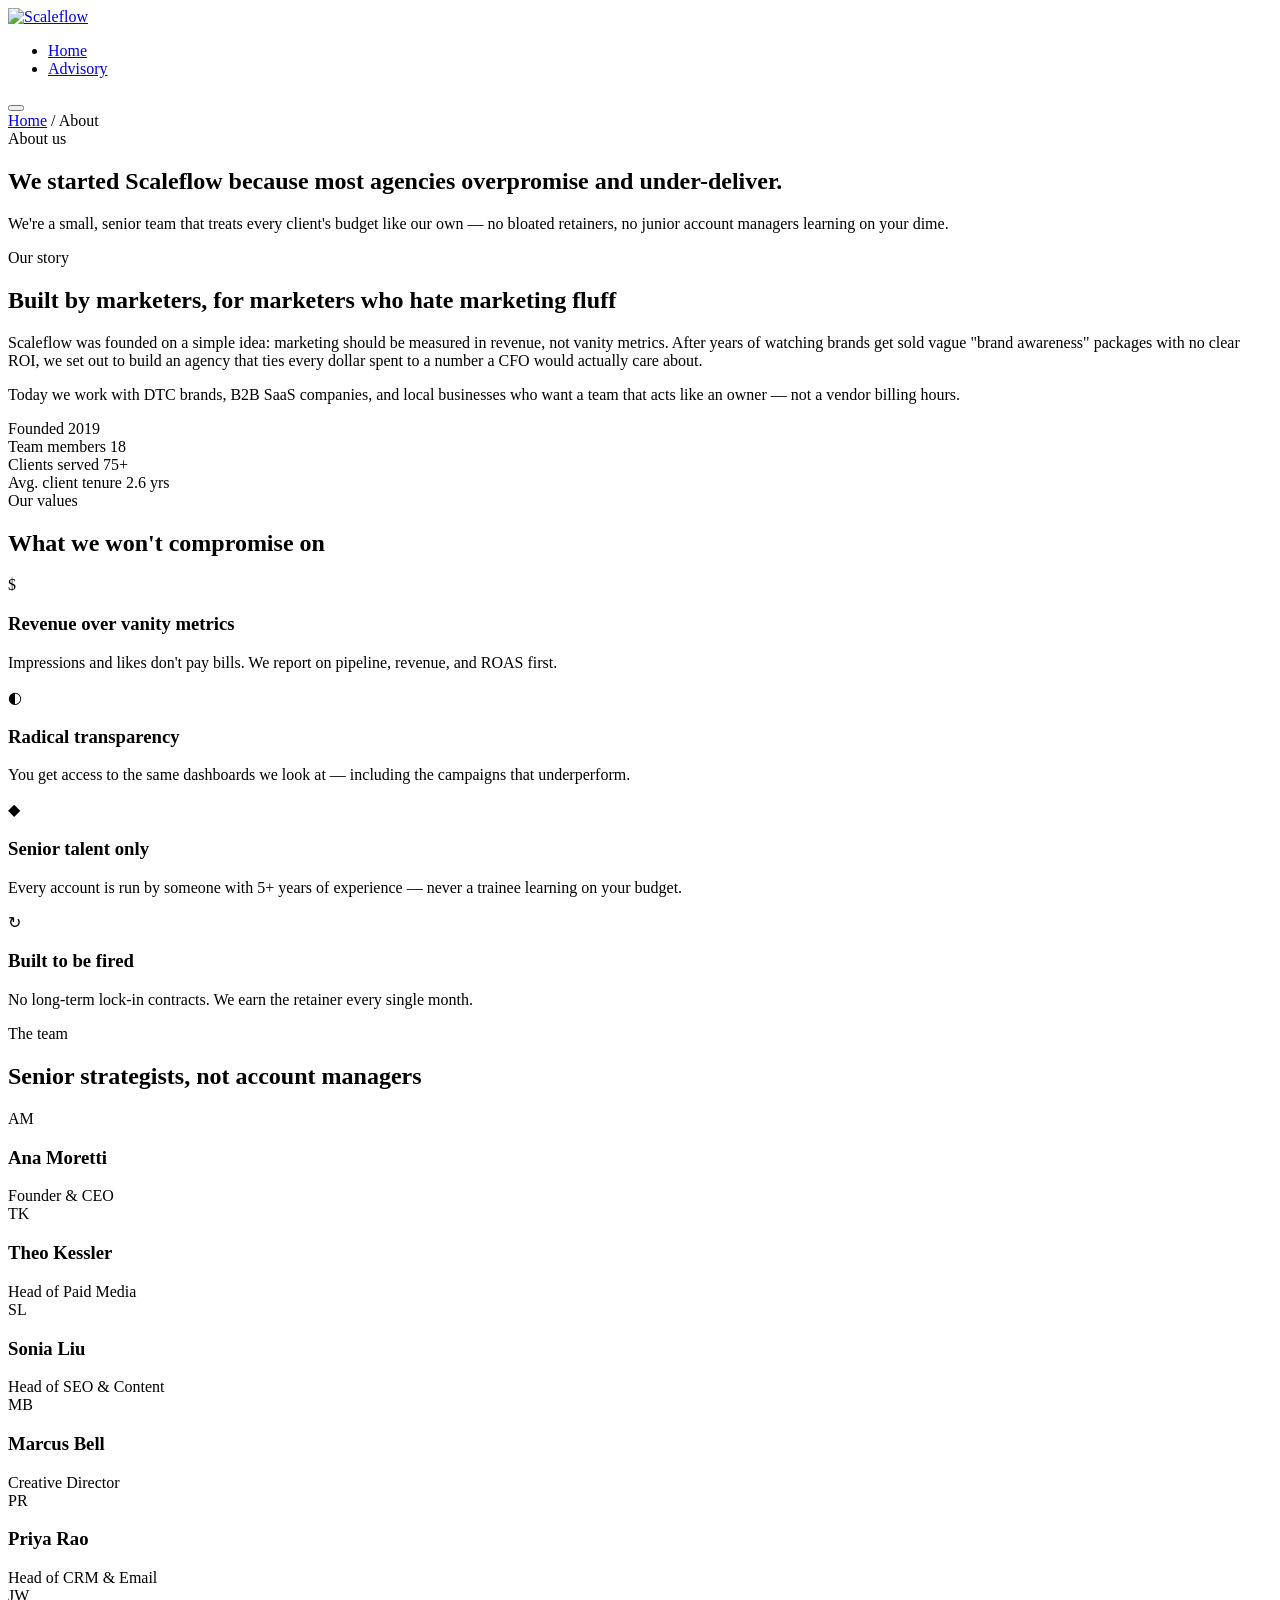
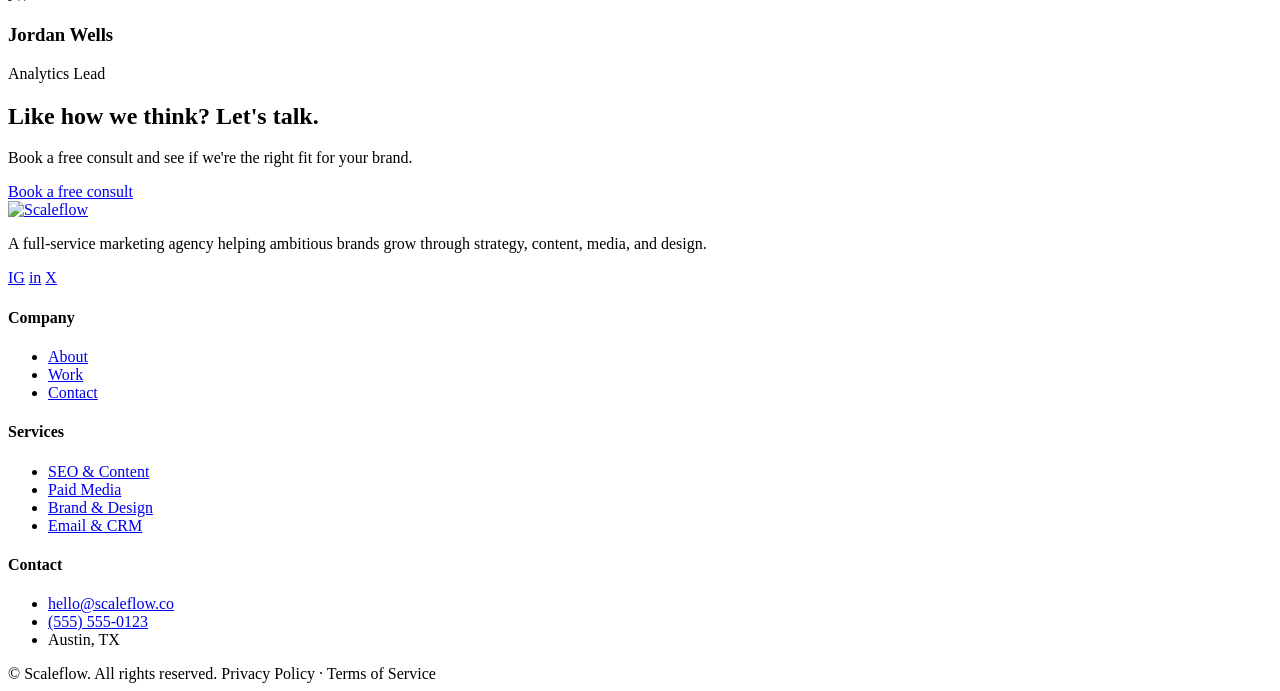
==== about.html @ 6589eb37 "Add Content-Security-Policy and referrer-policy meta tags site-wide Ran a security review of the cod" ====
<!DOCTYPE html>
<html lang="en">
<head>
  <meta charset="UTF-8" />
  <meta name="viewport" content="width=device-width, initial-scale=1.0" />
  <meta http-equiv="Content-Security-Policy" content="default-src 'self'; script-src 'self'; style-src 'self' 'unsafe-inline' https://fonts.googleapis.com; font-src 'self' https://fonts.gstatic.com; img-src 'self' data:; connect-src 'self'; base-uri 'self'; form-action 'self'; object-src 'none';" />
  <meta name="referrer" content="strict-origin-when-cross-origin" />
  <title>About — Scaleflow</title>
  <meta name="description" content="Meet Scaleflow — our story, values, and the team behind the work." />
  <link rel="icon" type="image/svg+xml" href="images/Scaleflow (1).svg" />
  <link rel="preconnect" href="https://fonts.googleapis.com" />
  <link rel="preconnect" href="https://fonts.gstatic.com" crossorigin />
  <link href="https://fonts.googleapis.com/css2?family=Inter:wght@400;500;600;700&family=Outfit:wght@300;400;500;600;700&family=SUSE:wght@300;400;500;600&family=Cinzel:wght@400;500;600&family=Caveat:wght@500;600;700&display=swap" rel="stylesheet" />
  <link rel="stylesheet" href="css/styles.css" />
</head>
<body>

  <header class="site-header">
    <nav class="nav">
      <a href="index.html" class="brand"><img src="images/Scaleflow (3)-cropped.svg" alt="Scaleflow" class="brand-logo" /></a>
      <ul class="nav-links">
        <li><a href="index.html">Home</a></li>
        <li><a href="advisory.html">Advisory</a></li>
      </ul>
      <div class="nav-cta">
        <button class="nav-toggle" aria-label="Toggle menu" aria-expanded="false">
          <span></span><span></span><span></span>
        </button>
      </div>
    </nav>
  </header>

  <main>

    <section class="page-hero">
      <div class="container">
        <div class="breadcrumb"><a href="index.html">Home</a> / About</div>
        <div class="eyebrow">About us</div>
        <h1>We started Scaleflow because most agencies overpromise and under-deliver.</h1>
        <p>We're a small, senior team that treats every client's budget like our own — no bloated retainers, no junior account managers learning on your dime.</p>
      </div>
    </section>

    <section>
      <div class="container two-col">
        <div class="reveal">
          <div class="eyebrow">Our story</div>
          <h2>Built by marketers, for marketers who hate marketing fluff</h2>
          <p>Scaleflow was founded on a simple idea: marketing should be measured in revenue, not vanity metrics. After years of watching brands get sold vague "brand awareness" packages with no clear ROI, we set out to build an agency that ties every dollar spent to a number a CFO would actually care about.</p>
          <p>Today we work with DTC brands, B2B SaaS companies, and local businesses who want a team that acts like an owner — not a vendor billing hours.</p>
        </div>
        <div class="reveal">
          <div class="info-panel">
            <div class="info-row">
              <span class="k">Founded</span>
              <span class="v">2019</span>
            </div>
            <div class="info-row">
              <span class="k">Team members</span>
              <span class="v">18</span>
            </div>
            <div class="info-row">
              <span class="k">Clients served</span>
              <span class="v">75+</span>
            </div>
            <div class="info-row">
              <span class="k">Avg. client tenure</span>
              <span class="v">2.6 yrs</span>
            </div>
          </div>
        </div>
      </div>
    </section>

    <!-- Values -->
    <section style="background: var(--color-bg-alt);">
      <div class="container">
        <div class="section-head center">
          <div class="eyebrow" style="justify-content:center;">Our values</div>
          <h2>What we won't compromise on</h2>
        </div>
        <div class="grid grid-2">
          <div class="value-item reveal">
            <div class="card-icon">$</div>
            <div>
              <h3>Revenue over vanity metrics</h3>
              <p>Impressions and likes don't pay bills. We report on pipeline, revenue, and ROAS first.</p>
            </div>
          </div>
          <div class="value-item reveal">
            <div class="card-icon">◐</div>
            <div>
              <h3>Radical transparency</h3>
              <p>You get access to the same dashboards we look at — including the campaigns that underperform.</p>
            </div>
          </div>
          <div class="value-item reveal">
            <div class="card-icon">◆</div>
            <div>
              <h3>Senior talent only</h3>
              <p>Every account is run by someone with 5+ years of experience — never a trainee learning on your budget.</p>
            </div>
          </div>
          <div class="value-item reveal">
            <div class="card-icon">↻</div>
            <div>
              <h3>Built to be fired</h3>
              <p>No long-term lock-in contracts. We earn the retainer every single month.</p>
            </div>
          </div>
        </div>
      </div>
    </section>

    <!-- Team -->
    <section>
      <div class="container">
        <div class="section-head center">
          <div class="eyebrow" style="justify-content:center;">The team</div>
          <h2>Senior strategists, not account managers</h2>
        </div>
        <div class="grid grid-3">
          <div class="team-card reveal">
            <div class="team-avatar">AM</div>
            <h3>Ana Moretti</h3>
            <div class="role">Founder &amp; CEO</div>
          </div>
          <div class="team-card reveal">
            <div class="team-avatar">TK</div>
            <h3>Theo Kessler</h3>
            <div class="role">Head of Paid Media</div>
          </div>
          <div class="team-card reveal">
            <div class="team-avatar">SL</div>
            <h3>Sonia Liu</h3>
            <div class="role">Head of SEO &amp; Content</div>
          </div>
          <div class="team-card reveal">
            <div class="team-avatar">MB</div>
            <h3>Marcus Bell</h3>
            <div class="role">Creative Director</div>
          </div>
          <div class="team-card reveal">
            <div class="team-avatar">PR</div>
            <h3>Priya Rao</h3>
            <div class="role">Head of CRM &amp; Email</div>
          </div>
          <div class="team-card reveal">
            <div class="team-avatar">JW</div>
            <h3>Jordan Wells</h3>
            <div class="role">Analytics Lead</div>
          </div>
        </div>
      </div>
    </section>

    <section>
      <div class="container">
        <div class="cta-band reveal">
          <h2>Like how we think? Let's talk.</h2>
          <p>Book a free consult and see if we're the right fit for your brand.</p>
          <div class="btn-row">
            <a href="contact.html" class="btn btn-primary">Book a free consult</a>
          </div>
        </div>
      </div>
    </section>

  </main>

  <footer class="site-footer">
    <div class="container">
      <div class="footer-grid">
        <div class="footer-col footer-brand">
          <a href="index.html" class="brand"><img src="images/Scaleflow (3)-cropped.svg" alt="Scaleflow" class="brand-logo" /></a>
          <p>A full-service marketing agency helping ambitious brands grow through strategy, content, media, and design.</p>
          <div class="footer-social">
            <a href="#" aria-label="Instagram">IG</a>
            <a href="#" aria-label="LinkedIn">in</a>
            <a href="#" aria-label="X / Twitter">X</a>
          </div>
        </div>
        <div class="footer-col">
          <h4>Company</h4>
          <ul>
            <li><a href="about.html">About</a></li>
            <li><a href="work.html">Work</a></li>
            <li><a href="contact.html">Contact</a></li>
          </ul>
        </div>
        <div class="footer-col">
          <h4>Services</h4>
          <ul>
            <li><a href="services.html#seo">SEO &amp; Content</a></li>
            <li><a href="services.html#paid">Paid Media</a></li>
            <li><a href="services.html#brand">Brand &amp; Design</a></li>
            <li><a href="services.html#email">Email &amp; CRM</a></li>
          </ul>
        </div>
        <div class="footer-col">
          <h4>Contact</h4>
          <ul>
            <li><a href="mailto:hello@scaleflow.co">hello@scaleflow.co</a></li>
            <li><a href="tel:+15555550123">(555) 555-0123</a></li>
            <li>Austin, TX</li>
          </ul>
        </div>
      </div>
      <div class="footer-bottom">
        <span>© <span id="year"></span> Scaleflow. All rights reserved.</span>
        <span>Privacy Policy · Terms of Service</span>
      </div>
    </div>
  </footer>  <script src="js/main.js"></script>
</body>
</html>
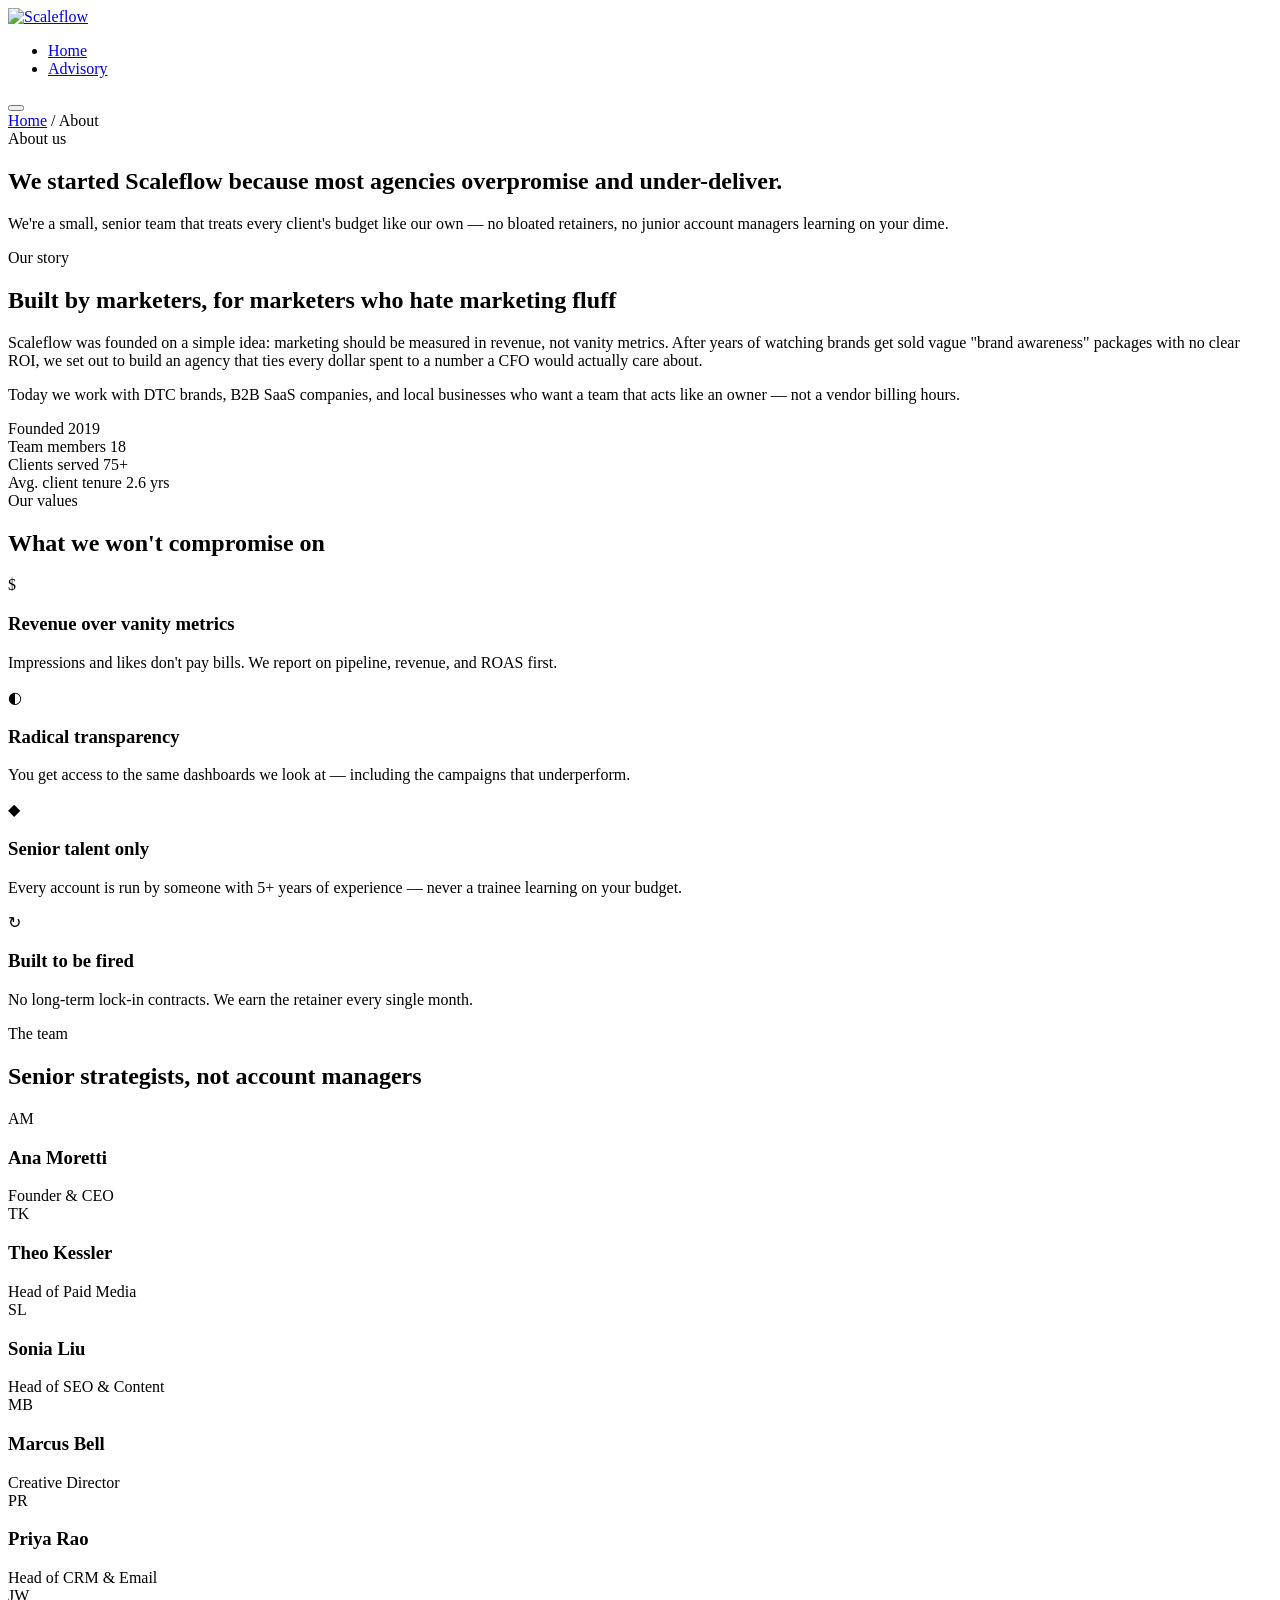
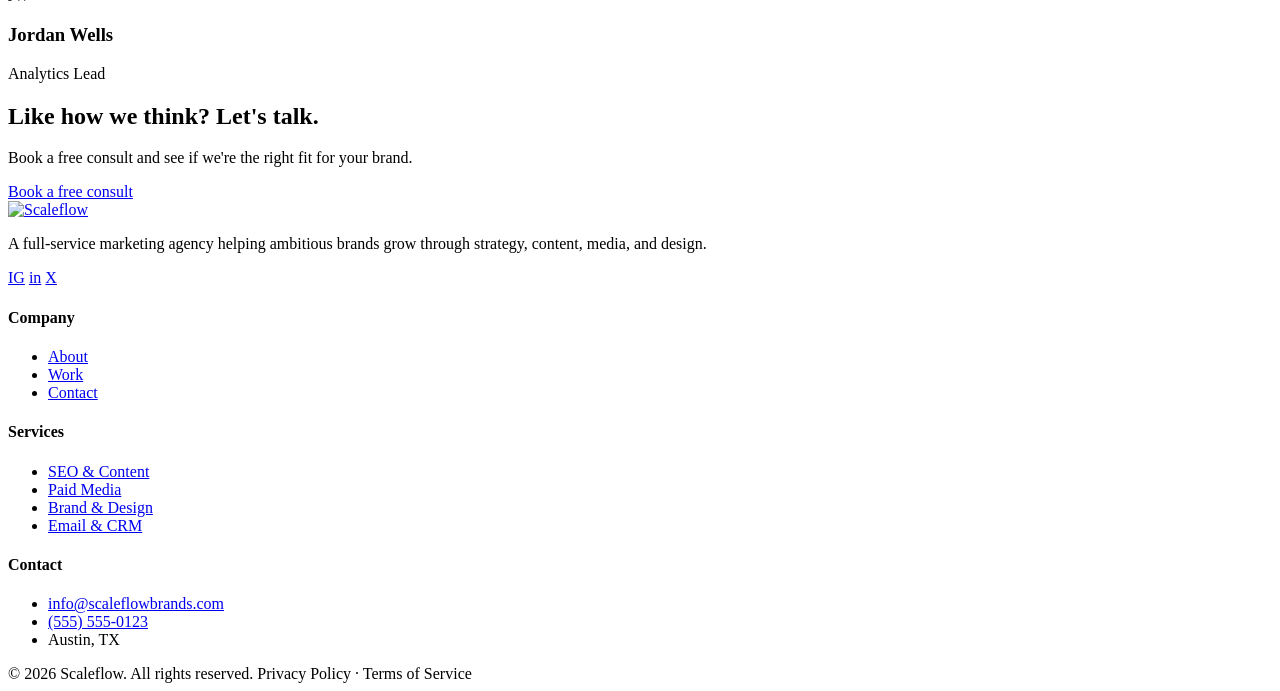
==== commit f01428e0: "Update contact email to info@scaleflowbrands.com site-wide Co-Authored-By: Claude Sonnet 5 <noreply@" ====
--- a/about.html
+++ b/about.html
@@ -200,7 +200,7 @@
         <div class="footer-col">
           <h4>Contact</h4>
           <ul>
-            <li><a href="mailto:hello@scaleflow.co">hello@scaleflow.co</a></li>
+            <li><a href="mailto:info@scaleflowbrands.com">info@scaleflowbrands.com</a></li>
             <li><a href="tel:+15555550123">(555) 555-0123</a></li>
             <li>Austin, TX</li>
           </ul>
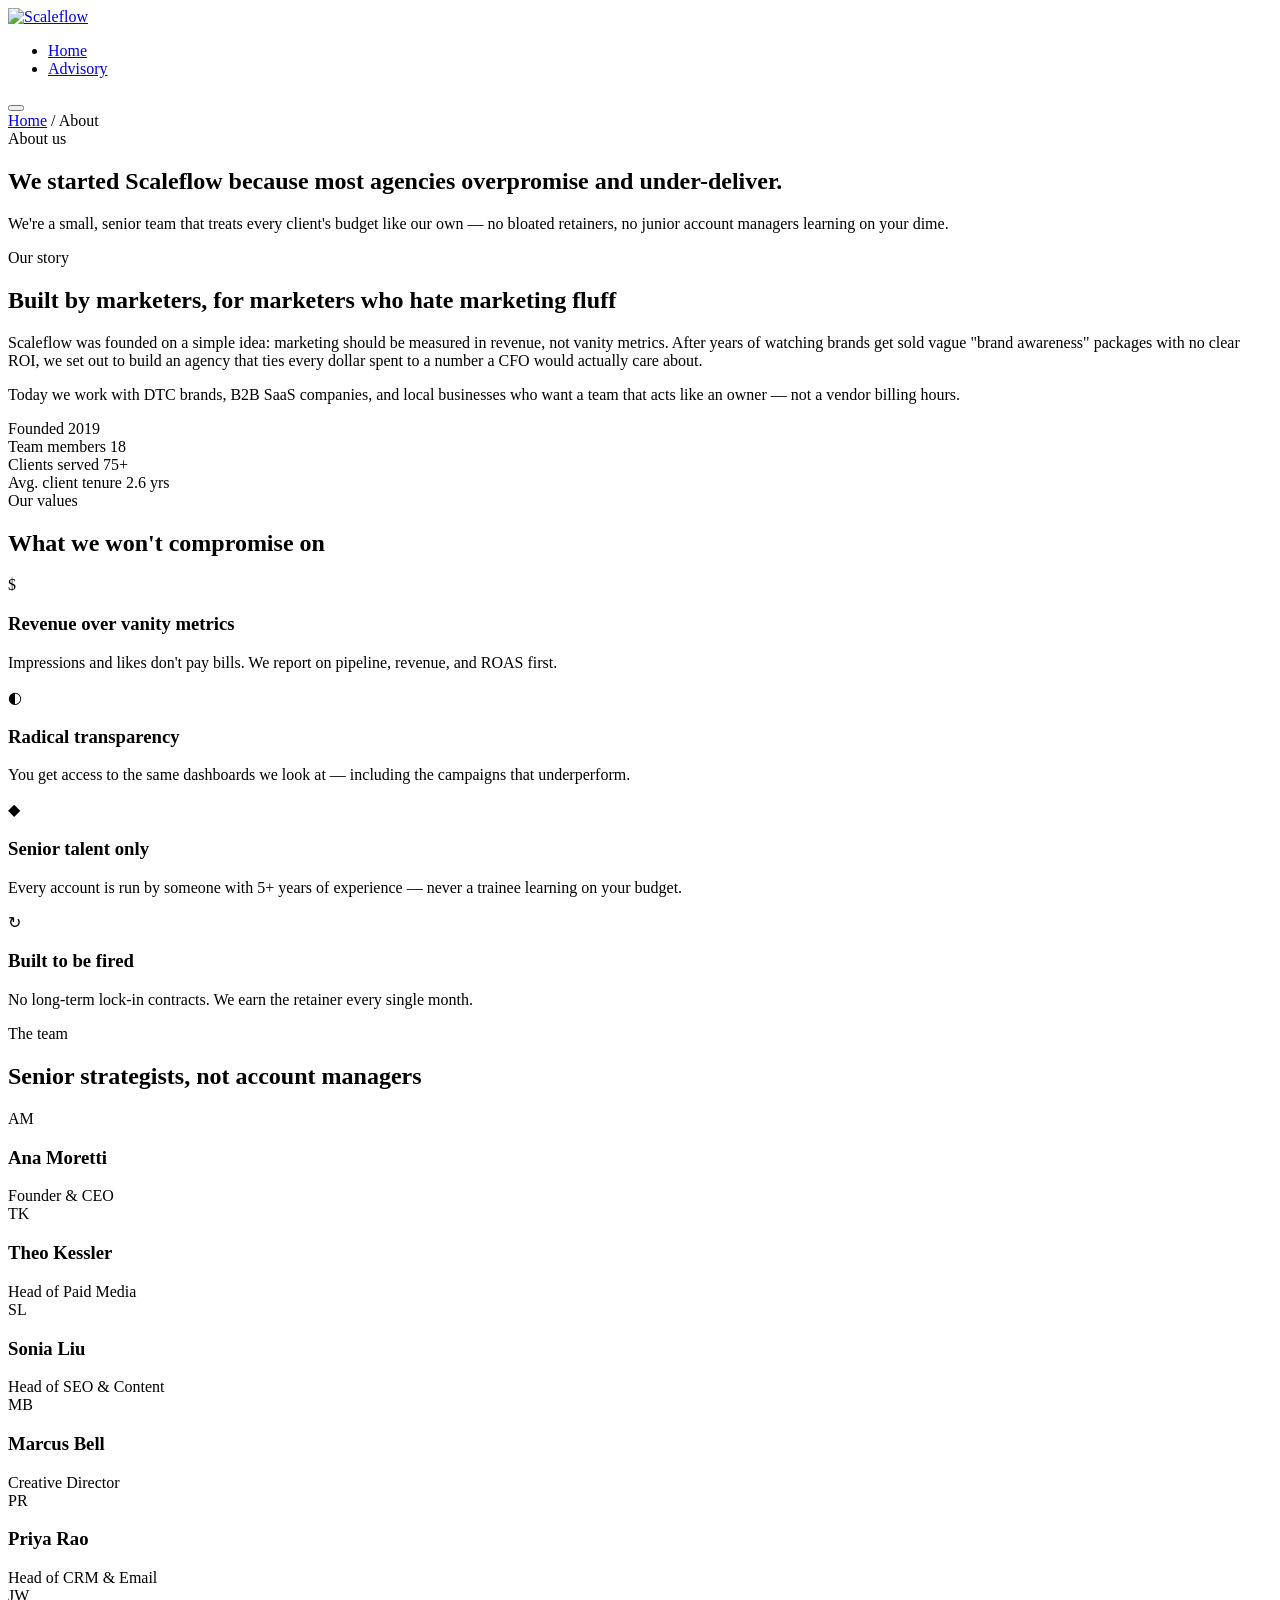
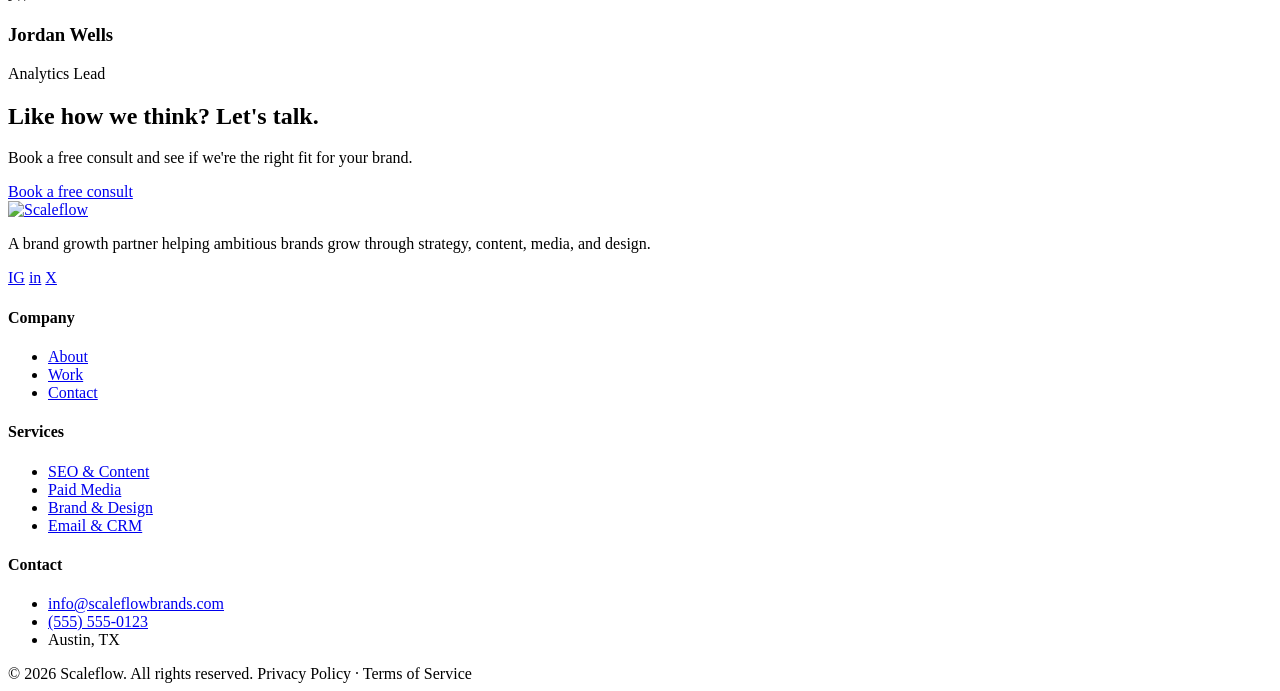
==== commit 22db5104: "Reposition copy from "marketing agency" to "brand growth partner" Updates the footer tagline on all " ====
--- a/about.html
+++ b/about.html
@@ -173,7 +173,7 @@
       <div class="footer-grid">
         <div class="footer-col footer-brand">
           <a href="index.html" class="brand"><img src="images/Scaleflow (3)-cropped.svg" alt="Scaleflow" class="brand-logo" /></a>
-          <p>A full-service marketing agency helping ambitious brands grow through strategy, content, media, and design.</p>
+          <p>A brand growth partner helping ambitious brands grow through strategy, content, media, and design.</p>
           <div class="footer-social">
             <a href="#" aria-label="Instagram">IG</a>
             <a href="#" aria-label="LinkedIn">in</a>
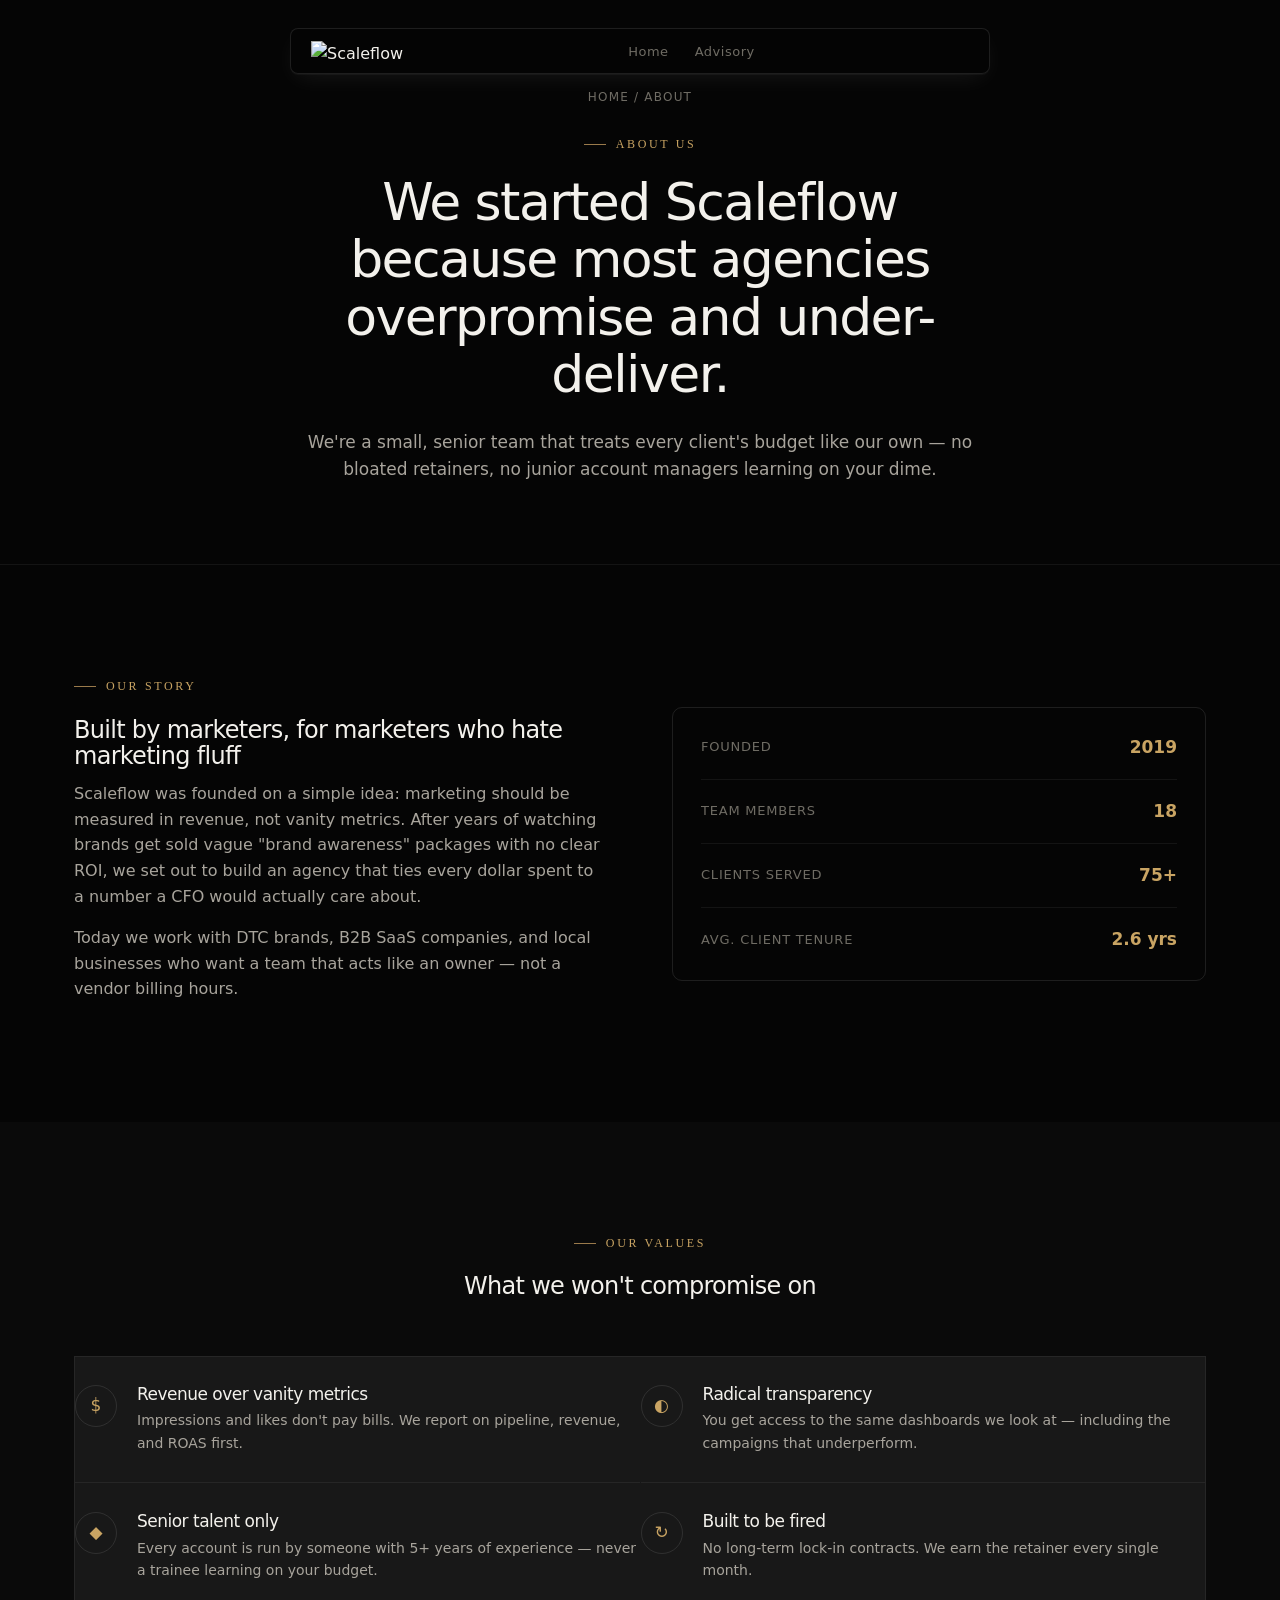
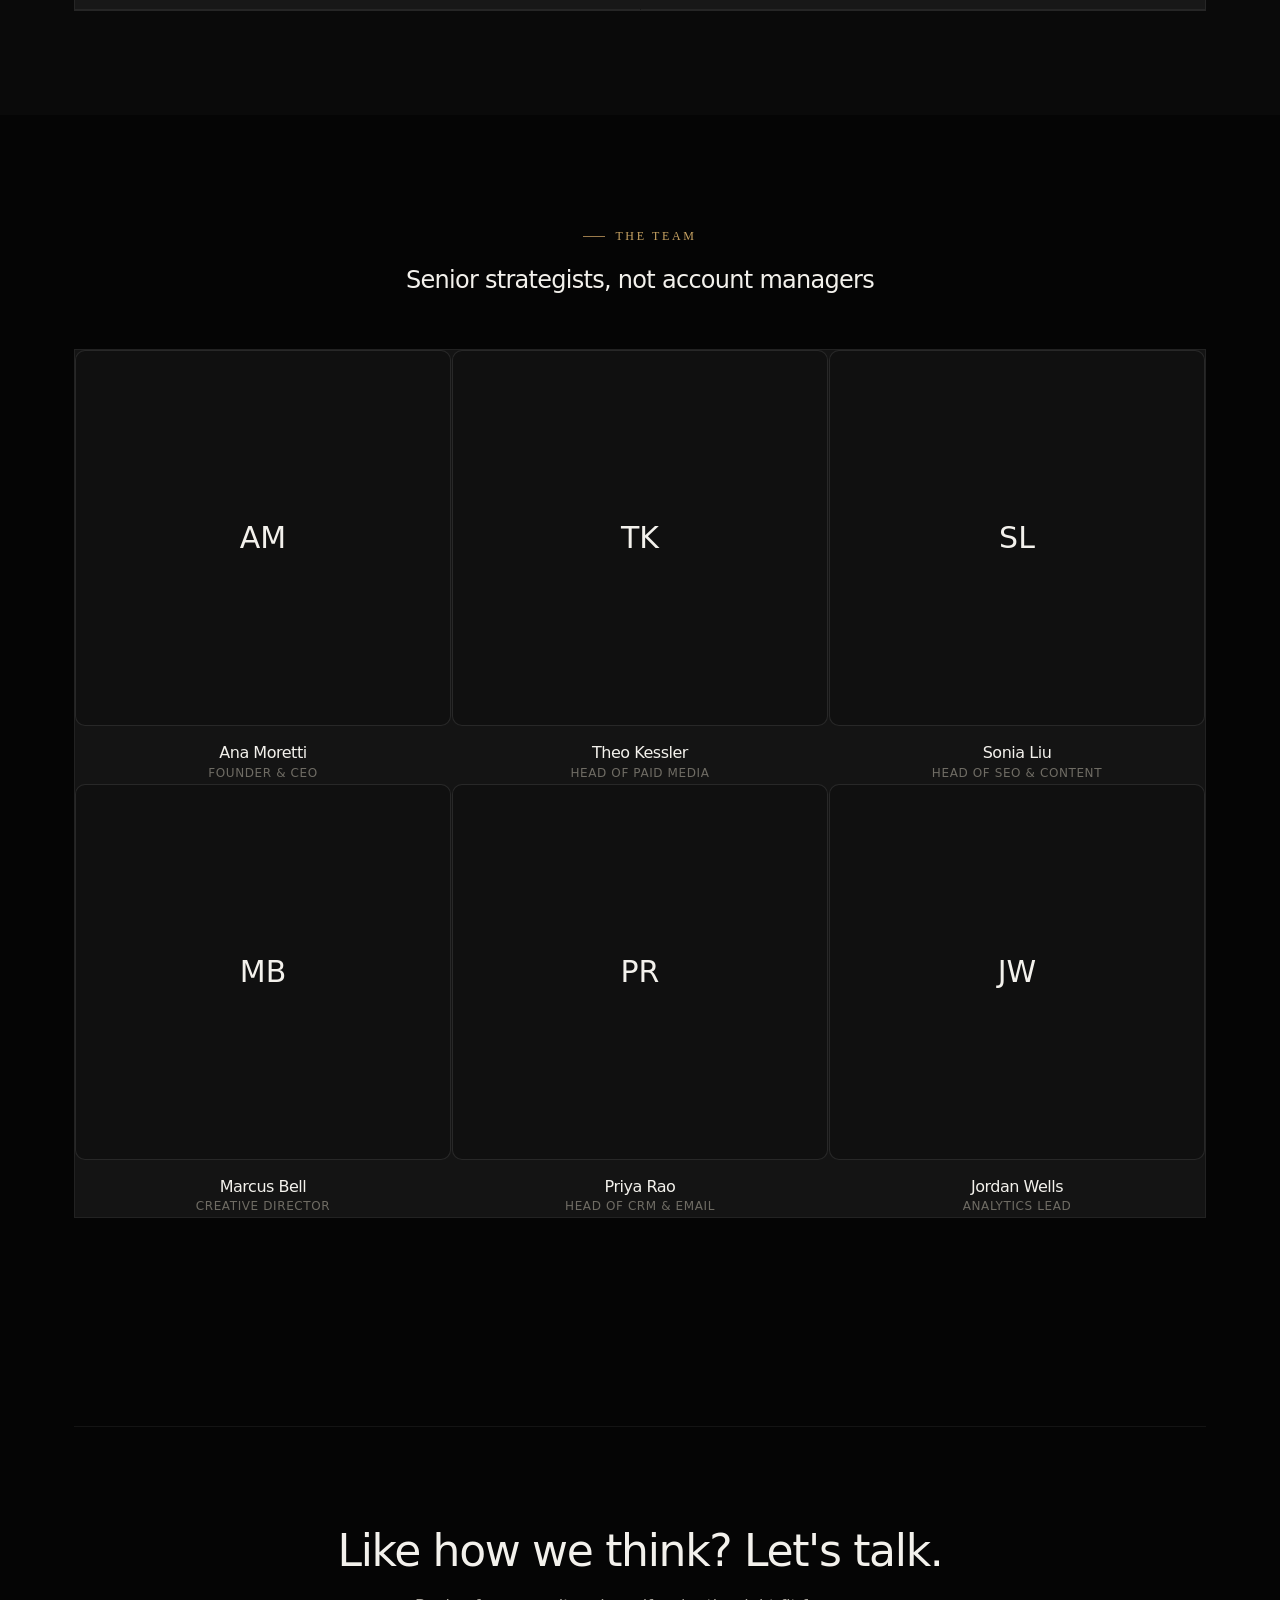
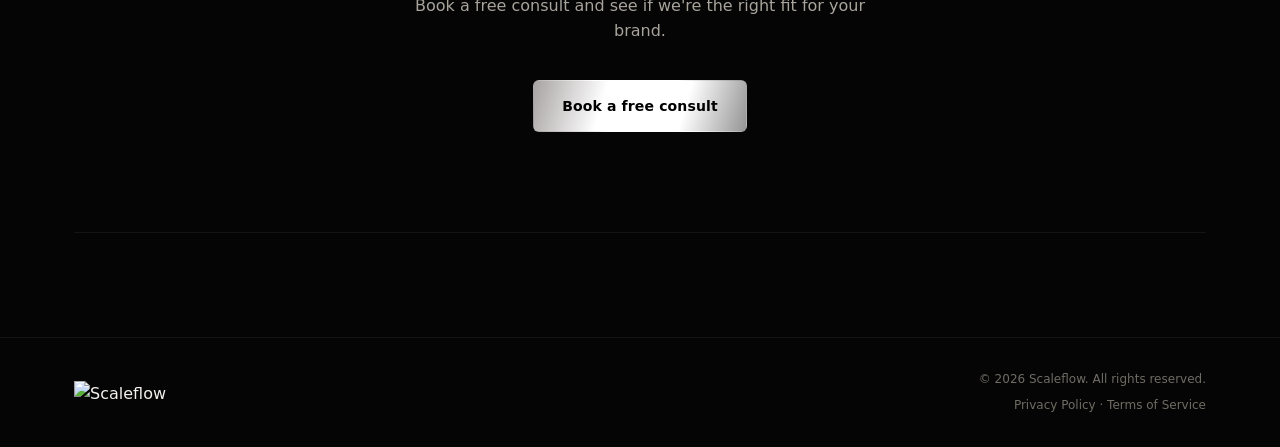
==== commit 7fbb1ac1: "Simplify footer to a minimal logo + copyright layout, matching OOAK's style Removes the multi-column" ====
--- a/about.html
+++ b/about.html
@@ -170,47 +170,14 @@
 
   <footer class="site-footer">
     <div class="container">
-      <div class="footer-grid">
-        <div class="footer-col footer-brand">
-          <a href="index.html" class="brand"><img src="images/Scaleflow (3)-cropped.svg" alt="Scaleflow" class="brand-logo" /></a>
-          <p>A brand growth partner helping ambitious brands grow through strategy, content, media, and design.</p>
-          <div class="footer-social">
-            <a href="#" aria-label="Instagram">IG</a>
-            <a href="#" aria-label="LinkedIn">in</a>
-            <a href="#" aria-label="X / Twitter">X</a>
-          </div>
-        </div>
-        <div class="footer-col">
-          <h4>Company</h4>
-          <ul>
-            <li><a href="about.html">About</a></li>
-            <li><a href="work.html">Work</a></li>
-            <li><a href="contact.html">Contact</a></li>
-          </ul>
-        </div>
-        <div class="footer-col">
-          <h4>Services</h4>
-          <ul>
-            <li><a href="services.html#seo">SEO &amp; Content</a></li>
-            <li><a href="services.html#paid">Paid Media</a></li>
-            <li><a href="services.html#brand">Brand &amp; Design</a></li>
-            <li><a href="services.html#email">Email &amp; CRM</a></li>
-          </ul>
-        </div>
-        <div class="footer-col">
-          <h4>Contact</h4>
-          <ul>
-            <li><a href="mailto:info@scaleflowbrands.com">info@scaleflowbrands.com</a></li>
-            <li><a href="tel:+15555550123">(555) 555-0123</a></li>
-            <li>Austin, TX</li>
-          </ul>
-        </div>
-      </div>
-      <div class="footer-bottom">
+      <div class="footer-minimal">
+      <a href="index.html" class="brand footer-brand"><img src="images/Scaleflow (3)-cropped.svg" alt="Scaleflow" class="brand-logo" /></a>
+      <div class="footer-legal">
         <span>© <span id="year"></span> Scaleflow. All rights reserved.</span>
         <span>Privacy Policy · Terms of Service</span>
       </div>
     </div>
+    </div>
   </footer>  <script src="js/main.js"></script>
 </body>
 </html>
--- a/css/styles.css
+++ b/css/styles.css
@@ -0,0 +1,1941 @@
+/* ==========================================================================
+   Scaleflow — global styles
+   ========================================================================== */
+
+:root {
+  --color-bg: #050505;
+  --color-bg-alt: #0a0a0a;
+  --color-surface: #101010;
+  --color-surface-2: #161615;
+  --color-border: rgba(255, 255, 255, 0.1);
+  --color-border-soft: rgba(255, 255, 255, 0.06);
+  --color-text: #f3f1ec;
+  --color-text-dim: #a8a49c;
+  --color-text-faint: #6f6c64;
+  --color-accent: #c9a463;
+  --color-accent-soft: #e7cd9a;
+  --color-accent-deep: #9a7a4b;
+  --color-accent-ink: #16130c;
+
+  --font-display: "SUSE", system-ui, -apple-system, sans-serif;
+  --font-name: "Outfit", system-ui, -apple-system, sans-serif;
+  --font-serif: "Cinzel", "Iowan Old Style", "Palatino Linotype", serif;
+  --font-body: "Inter", system-ui, -apple-system, sans-serif;
+  --font-script: "Caveat", cursive;
+
+  --container: 1180px;
+  --radius-sm: 6px;
+  --radius-md: 10px;
+  --radius-lg: 18px;
+
+  --shadow-soft: 0 30px 80px -30px rgba(0, 0, 0, 0.8);
+}
+
+*,
+*::before,
+*::after {
+  box-sizing: border-box;
+}
+
+html {
+  scroll-behavior: smooth;
+}
+
+body {
+  margin: 0;
+  background: var(--color-bg);
+  color: var(--color-text);
+  font-family: var(--font-body);
+  font-size: 16px;
+  line-height: 1.6;
+  -webkit-font-smoothing: antialiased;
+}
+
+img {
+  max-width: 100%;
+  display: block;
+}
+
+a {
+  color: inherit;
+  text-decoration: none;
+}
+
+ul {
+  margin: 0;
+  padding: 0;
+  list-style: none;
+}
+
+h1, h2, h3, h4 {
+  font-family: var(--font-display);
+  font-weight: 300;
+  line-height: 1.1;
+  margin: 0 0 0.5em;
+  letter-spacing: -0.03em;
+}
+
+p {
+  margin: 0 0 1em;
+  color: var(--color-text-dim);
+}
+
+.container {
+  width: 100%;
+  max-width: var(--container);
+  margin: 0 auto;
+  padding: 0 24px;
+}
+
+section {
+  padding: 104px 0;
+}
+
+@media (max-width: 720px) {
+  section {
+    padding: 64px 0;
+  }
+}
+
+.eyebrow {
+  display: inline-flex;
+  align-items: center;
+  gap: 10px;
+  font-family: var(--font-serif);
+  font-size: 12px;
+  font-weight: 500;
+  letter-spacing: 0.22em;
+  text-transform: uppercase;
+  color: var(--color-accent);
+  margin-bottom: 20px;
+}
+
+.eyebrow::before {
+  content: "";
+  width: 22px;
+  height: 1px;
+  background: var(--color-accent-deep);
+  display: inline-block;
+}
+
+.section-head {
+  max-width: 640px;
+  margin-bottom: 56px;
+}
+
+.section-head.center {
+  margin-left: auto;
+  margin-right: auto;
+  text-align: center;
+}
+
+.section-head .eyebrow {
+  justify-content: flex-start;
+}
+
+.section-head.center .eyebrow {
+  justify-content: center;
+}
+
+/* ---------- section tag (numbered label + script accent) ---------- */
+
+.section-tag {
+  display: flex;
+  flex-direction: column;
+  align-items: center;
+  gap: 6px;
+  margin-bottom: 14px;
+}
+
+.section-tag .section-num {
+  font-family: var(--font-body);
+  font-size: 12px;
+  font-weight: 600;
+  letter-spacing: 0.12em;
+  color: var(--color-text-faint);
+}
+
+.script-word {
+  font-family: var(--font-script);
+  font-weight: 600;
+  color: var(--color-accent);
+  font-size: 1.35em;
+}
+
+.section-head p {
+  font-size: 17px;
+}
+
+/* ---------- buttons ---------- */
+
+.btn {
+  display: inline-flex;
+  align-items: center;
+  justify-content: center;
+  gap: 10px;
+  padding: 14px 28px;
+  border-radius: var(--radius-sm);
+  font-family: var(--font-body);
+  font-weight: 600;
+  font-size: 14px;
+  letter-spacing: 0.01em;
+  border: 1px solid transparent;
+  cursor: pointer;
+  transition: transform 0.18s ease, background 0.18s ease, color 0.18s ease, border-color 0.18s ease, opacity 0.18s ease;
+  white-space: nowrap;
+}
+
+.btn:hover {
+  transform: translateY(-1px);
+}
+
+.btn-primary {
+  background: linear-gradient(-74deg, #959595 0%, #fff 30%, #fff 67%, #a8a3a3 100%);
+  color: #000;
+}
+
+.btn-primary:hover {
+  opacity: 0.9;
+}
+
+.btn-ghost {
+  background: transparent;
+  color: var(--color-text);
+  border-color: var(--color-border);
+}
+
+.btn-ghost:hover {
+  border-color: rgba(255, 255, 255, 0.4);
+  box-shadow: 0 0 14px rgba(255, 255, 255, 0.06);
+}
+
+.btn-primary:hover {
+  box-shadow: 0 0 16px rgba(255, 255, 255, 0.14);
+}
+
+.btn-block {
+  width: 100%;
+}
+
+/* ---------- header / nav ---------- */
+
+.site-header {
+  position: fixed;
+  top: 14px;
+  left: 50%;
+  transform: translateX(-50%);
+  z-index: 100;
+  width: min(700px, calc(100% - 24px));
+  border: 1px solid var(--color-border);
+  border-radius: 8px;
+  background: rgba(5, 5, 5, 0.88);
+  backdrop-filter: blur(14px);
+  -webkit-backdrop-filter: blur(14px);
+  box-shadow: 0 8px 24px -6px rgba(255, 255, 255, 0.08), 0 1px 0 rgba(255, 255, 255, 0.04);
+  transition: border-color 0.3s ease, background 0.3s ease, box-shadow 0.3s ease;
+}
+
+@media (min-width: 900px) {
+  .site-header {
+    top: 28px;
+  }
+}
+
+.nav {
+  display: flex;
+  align-items: center;
+  justify-content: space-between;
+  gap: 12px;
+  padding: 9px 9px 9px 20px;
+  max-width: none;
+  margin: 0;
+}
+
+.brand {
+  display: flex;
+  align-items: center;
+  color: var(--color-text);
+  flex-shrink: 0;
+}
+
+.brand-logo {
+  height: 20px;
+  width: auto;
+  display: block;
+}
+
+.footer-brand .brand-logo {
+  height: 23px;
+}
+
+.nav-links {
+  display: flex;
+  align-items: center;
+  gap: 26px;
+}
+
+.nav-links a {
+  display: inline-flex;
+  align-items: center;
+  gap: 7px;
+  font-size: 13px;
+  font-weight: 500;
+  letter-spacing: 0.04em;
+  color: var(--color-text-faint);
+  transition: color 0.15s ease, opacity 0.15s ease;
+}
+
+.nav-links a:hover {
+  opacity: 0.75;
+  text-shadow: 0 0 8px rgba(255, 255, 255, 0.22);
+}
+
+.nav-links a.active {
+  color: var(--color-text);
+}
+
+.nav-links a.active::before {
+  content: "";
+  width: 6px;
+  height: 6px;
+  background: var(--color-text);
+  transform: rotate(45deg);
+  display: inline-block;
+  flex-shrink: 0;
+}
+
+.nav-cta {
+  display: flex;
+  align-items: center;
+  gap: 18px;
+  flex-shrink: 0;
+}
+
+.nav-toggle {
+  display: none;
+  flex-direction: column;
+  gap: 5px;
+  background: none;
+  border: none;
+  cursor: pointer;
+  padding: 6px;
+}
+
+.nav-toggle span {
+  width: 22px;
+  height: 1px;
+  background: var(--color-text);
+  transition: transform 0.2s ease, opacity 0.2s ease;
+}
+
+@media (max-width: 900px) {
+  .nav-cta .btn-ghost {
+    display: none;
+  }
+
+  .nav-toggle {
+    display: flex;
+  }
+
+  .nav-links {
+    position: absolute;
+    top: calc(100% + 10px);
+    left: 0;
+    right: 0;
+    min-width: 220px;
+    flex-direction: column;
+    align-items: flex-start;
+    gap: 0;
+    background: var(--color-bg-alt);
+    border: 1px solid var(--color-border);
+    border-radius: 10px;
+    padding: 10px 22px;
+    transform: translateY(-12px);
+    opacity: 0;
+    pointer-events: none;
+    transition: transform 0.25s ease, opacity 0.25s ease;
+  }
+
+  .nav-links.open {
+    transform: translateY(0);
+    opacity: 1;
+    pointer-events: auto;
+  }
+
+  .nav-links a {
+    padding: 17px 0;
+    width: 100%;
+    font-size: 14px;
+    border-bottom: 1px solid var(--color-border);
+  }
+
+  .nav-links a:last-child {
+    border-bottom: none;
+  }
+}
+
+/* ---------- glow backdrop (signature sonar-ring motif) ---------- */
+
+.glow-backdrop {
+  position: relative;
+  overflow: hidden;
+  background: var(--color-bg);
+}
+
+.glow-backdrop::before {
+  content: "";
+  position: absolute;
+  inset: 0;
+  background-image: repeating-radial-gradient(
+    circle at 50% 118%,
+    rgba(201, 164, 99, 0.16) 0px,
+    rgba(201, 164, 99, 0.16) 1px,
+    transparent 1px,
+    transparent 54px
+  );
+  -webkit-mask-image: radial-gradient(circle at 50% 118%, black 0%, black 38%, transparent 72%);
+  mask-image: radial-gradient(circle at 50% 118%, black 0%, black 38%, transparent 72%);
+  pointer-events: none;
+}
+
+.glow-backdrop > * {
+  position: relative;
+}
+
+/* ---------- hero ---------- */
+
+.hero {
+  padding: 140px 0 120px;
+  text-align: center;
+}
+
+.hero-inner {
+  max-width: 780px;
+  margin: 0 auto;
+}
+
+.hero h1 {
+  font-size: clamp(38px, 6vw, 68px);
+  font-weight: 400;
+}
+
+.hero-lede {
+  font-size: 18px;
+  max-width: 520px;
+  margin: 0 auto 40px;
+}
+
+.hero-actions {
+  display: flex;
+  gap: 16px;
+  flex-wrap: wrap;
+  justify-content: center;
+  margin-bottom: 64px;
+}
+
+.hero-stats {
+  display: flex;
+  gap: 56px;
+  flex-wrap: wrap;
+  justify-content: center;
+}
+
+.hero-stat .num {
+  font-family: var(--font-display);
+  font-size: 30px;
+  font-weight: 600;
+  color: var(--color-accent);
+}
+
+.hero-stat .label {
+  font-size: 12px;
+  color: var(--color-text-faint);
+  text-transform: uppercase;
+  letter-spacing: 0.1em;
+  margin-top: 4px;
+}
+
+@media (max-width: 720px) {
+  .hero {
+    padding: 96px 0 80px;
+  }
+
+  .hero-stats {
+    gap: 32px;
+  }
+}
+
+/* ---------- logo strip ---------- */
+
+.logo-strip {
+  padding: 36px 0;
+  border-top: 1px solid var(--color-border-soft);
+  border-bottom: 1px solid var(--color-border-soft);
+  overflow: hidden;
+}
+
+.logo-strip-inner {
+  display: flex;
+  flex-direction: column;
+  gap: 20px;
+}
+
+.logo-strip .tag {
+  font-size: 12px;
+  color: var(--color-text-faint);
+  text-transform: uppercase;
+  letter-spacing: 0.12em;
+  white-space: nowrap;
+  text-align: center;
+}
+
+.marquee {
+  overflow: hidden;
+  -webkit-mask-image: linear-gradient(90deg, transparent, black 10%, black 90%, transparent);
+  mask-image: linear-gradient(90deg, transparent, black 10%, black 90%, transparent);
+}
+
+.logo-row {
+  display: flex;
+  align-items: center;
+  gap: 64px;
+  width: max-content;
+  font-family: var(--font-display);
+  font-weight: 500;
+  font-size: 19px;
+  color: var(--color-text-faint);
+  animation: marquee-scroll 28s linear infinite;
+}
+
+.logo-row span {
+  white-space: nowrap;
+  transition: color 0.2s ease;
+}
+
+.logo-row span:hover {
+  color: var(--color-accent);
+}
+
+@keyframes marquee-scroll {
+  from { transform: translateX(0); }
+  to { transform: translateX(-50%); }
+}
+
+@media (prefers-reduced-motion: reduce) {
+  .logo-row {
+    animation: none;
+    flex-wrap: wrap;
+    justify-content: center;
+  }
+}
+
+/* ---------- cards / grids ---------- */
+
+.grid {
+  display: grid;
+  gap: 1px;
+  background: var(--color-border-soft);
+  border: 1px solid var(--color-border-soft);
+}
+
+.grid-3 {
+  grid-template-columns: repeat(3, 1fr);
+}
+
+.grid-2 {
+  grid-template-columns: repeat(2, 1fr);
+}
+
+@media (max-width: 900px) {
+  .grid-3 {
+    grid-template-columns: repeat(2, 1fr);
+  }
+}
+
+@media (max-width: 640px) {
+  .grid-3,
+  .grid-2 {
+    grid-template-columns: 1fr;
+  }
+}
+
+.card {
+  background: var(--color-bg);
+  padding: 36px 32px;
+  transition: background 0.2s ease, box-shadow 0.3s ease;
+}
+
+.card:hover {
+  background: var(--color-surface);
+  box-shadow: inset 0 0 40px rgba(255, 255, 255, 0.025), 0 0 18px rgba(255, 255, 255, 0.03);
+}
+
+.card-icon {
+  width: 42px;
+  height: 42px;
+  border-radius: 50%;
+  display: grid;
+  place-items: center;
+  border: 1px solid var(--color-border);
+  color: var(--color-accent);
+  margin-bottom: 22px;
+  font-size: 17px;
+  font-family: var(--font-display);
+  transition: border-color 0.2s ease;
+}
+
+.card:hover .card-icon,
+.value-item:hover .card-icon,
+.contact-info-item:hover .card-icon {
+  border-color: var(--color-accent-deep);
+  box-shadow: 0 0 12px rgba(255, 255, 255, 0.08);
+}
+
+.card h3 {
+  font-size: 19px;
+  margin-bottom: 10px;
+}
+
+.card p {
+  font-size: 15px;
+  margin-bottom: 0;
+}
+
+.card .learn {
+  display: inline-block;
+  margin-top: 18px;
+  font-size: 13px;
+  font-weight: 600;
+  letter-spacing: 0.04em;
+  color: var(--color-accent);
+  border-bottom: 1px solid var(--color-accent-deep);
+  padding-bottom: 2px;
+}
+
+/* ---------- process ---------- */
+
+.process-list {
+  display: flex;
+  flex-direction: column;
+  border-top: 1px solid var(--color-border-soft);
+}
+
+.process-item {
+  display: grid;
+  grid-template-columns: 90px 1fr;
+  gap: 24px;
+  padding: 32px 0;
+  border-bottom: 1px solid var(--color-border-soft);
+  align-items: baseline;
+}
+
+.process-item .idx {
+  font-family: var(--font-serif);
+  font-size: 24px;
+  font-weight: 500;
+  color: var(--color-accent-deep);
+}
+
+.process-item h3 {
+  font-size: 20px;
+  margin-bottom: 6px;
+}
+
+.process-item p {
+  margin-bottom: 0;
+}
+
+@media (max-width: 640px) {
+  .process-item {
+    grid-template-columns: 1fr;
+    gap: 6px;
+  }
+}
+
+/* ---------- work / portfolio ---------- */
+
+.work-card {
+  overflow: hidden;
+  background: var(--color-bg);
+  transition: background 0.2s ease, box-shadow 0.3s ease;
+}
+
+.work-card:hover {
+  background: var(--color-surface);
+  box-shadow: inset 0 0 40px rgba(255, 255, 255, 0.025), 0 0 18px rgba(255, 255, 255, 0.03);
+}
+
+.work-thumb {
+  height: 200px;
+  display: flex;
+  align-items: flex-end;
+  padding: 20px;
+  position: relative;
+  background: linear-gradient(160deg, #1c1c1c, #0a0a0a);
+}
+
+.work-thumb .tag-pill {
+  background: rgba(0, 0, 0, 0.5);
+  border: 1px solid rgba(255, 255, 255, 0.22);
+  color: #fff;
+  font-size: 11px;
+  font-weight: 600;
+  padding: 5px 12px;
+  border-radius: 999px;
+  text-transform: uppercase;
+  letter-spacing: 0.08em;
+}
+
+.work-body {
+  padding: 28px 32px;
+}
+
+.work-body h3 {
+  font-size: 18px;
+  margin-bottom: 8px;
+}
+
+.work-meta {
+  display: flex;
+  gap: 24px;
+  margin-top: 20px;
+  padding-top: 20px;
+  border-top: 1px solid var(--color-border-soft);
+}
+
+.work-meta .stat-num {
+  font-family: var(--font-display);
+  font-weight: 600;
+  color: var(--color-accent);
+  font-size: 19px;
+  display: block;
+}
+
+.work-meta .stat-label {
+  font-size: 11px;
+  color: var(--color-text-faint);
+  text-transform: uppercase;
+  letter-spacing: 0.08em;
+}
+
+.work-filters {
+  display: flex;
+  gap: 10px;
+  flex-wrap: wrap;
+  margin-bottom: 44px;
+}
+
+.filter-btn {
+  padding: 9px 18px;
+  border-radius: 999px;
+  border: 1px solid var(--color-border);
+  background: transparent;
+  color: var(--color-text-dim);
+  font-family: var(--font-body);
+  font-size: 13px;
+  letter-spacing: 0.02em;
+  cursor: pointer;
+  transition: all 0.15s ease;
+}
+
+.filter-btn:hover {
+  color: var(--color-text);
+  border-color: rgba(255, 255, 255, 0.4);
+  box-shadow: 0 0 12px rgba(255, 255, 255, 0.06);
+}
+
+.filter-btn.active {
+  background: var(--color-accent);
+  border-color: var(--color-accent);
+  color: var(--color-accent-ink);
+  font-weight: 600;
+}
+
+/* ---------- testimonials ---------- */
+
+.testimonial-card {
+  background: var(--color-bg);
+  padding: 36px 32px;
+  transition: background 0.2s ease, box-shadow 0.3s ease;
+}
+
+.testimonial-card:hover {
+  background: var(--color-surface);
+  box-shadow: inset 0 0 40px rgba(255, 255, 255, 0.025), 0 0 18px rgba(255, 255, 255, 0.03);
+}
+
+.stars {
+  color: var(--color-accent);
+  letter-spacing: 2px;
+  margin-bottom: 18px;
+  font-size: 14px;
+}
+
+.testimonial-card blockquote {
+  margin: 0 0 26px;
+  font-size: 16px;
+  color: var(--color-text);
+  font-family: var(--font-display);
+  font-weight: 400;
+  line-height: 1.45;
+}
+
+.testimonial-person {
+  display: flex;
+  align-items: center;
+  gap: 12px;
+}
+
+.avatar {
+  width: 40px;
+  height: 40px;
+  border-radius: 50%;
+  border: 1px solid var(--color-border);
+  display: grid;
+  place-items: center;
+  color: var(--color-text);
+  font-weight: 500;
+  font-family: var(--font-display);
+  font-size: 14px;
+  transition: box-shadow 0.3s ease;
+}
+
+.testimonial-card:hover .avatar {
+  box-shadow: 0 0 12px rgba(255, 255, 255, 0.08);
+}
+
+.testimonial-person .name {
+  font-weight: 600;
+  font-size: 14px;
+}
+
+.testimonial-person .role {
+  font-size: 12px;
+  color: var(--color-text-faint);
+}
+
+/* ---------- CTA band ---------- */
+
+.cta-band {
+  text-align: center;
+  position: relative;
+  padding: 100px 24px;
+  border-top: 1px solid var(--color-border-soft);
+  border-bottom: 1px solid var(--color-border-soft);
+}
+
+.cta-band h2 {
+  font-size: clamp(28px, 4.4vw, 44px);
+  font-weight: 400;
+  max-width: 640px;
+  margin: 0 auto 18px;
+  position: relative;
+}
+
+.cta-band p {
+  max-width: 480px;
+  margin: 0 auto 36px;
+  position: relative;
+}
+
+.cta-band .btn-row {
+  display: flex;
+  gap: 16px;
+  justify-content: center;
+  flex-wrap: wrap;
+  position: relative;
+}
+
+@media (max-width: 640px) {
+  .cta-band {
+    padding: 64px 24px;
+  }
+}
+
+/* ---------- footer ---------- */
+
+.site-footer {
+  border-top: 1px solid var(--color-border-soft);
+  padding: 32px 0;
+}
+
+.footer-minimal {
+  display: flex;
+  justify-content: space-between;
+  align-items: center;
+  flex-wrap: wrap;
+  gap: 16px;
+}
+
+.footer-legal {
+  display: flex;
+  flex-direction: column;
+  align-items: flex-end;
+  gap: 6px;
+  font-size: 12px;
+  color: var(--color-text-faint);
+  text-align: right;
+}
+
+@media (max-width: 560px) {
+  .footer-minimal {
+    justify-content: flex-start;
+  }
+
+  .footer-legal {
+    align-items: flex-start;
+    text-align: left;
+  }
+}
+
+/* ---------- page hero (inner pages) ---------- */
+
+.page-hero {
+  padding: 88px 0 64px;
+  border-bottom: 1px solid var(--color-border-soft);
+  text-align: center;
+}
+
+.page-hero .container {
+  max-width: 720px;
+}
+
+.page-hero h1 {
+  font-size: clamp(32px, 5.4vw, 52px);
+  font-weight: 400;
+}
+
+.page-hero p {
+  font-size: 17px;
+}
+
+.breadcrumb {
+  font-size: 12px;
+  color: var(--color-text-faint);
+  margin-bottom: 20px;
+  text-transform: uppercase;
+  letter-spacing: 0.1em;
+}
+
+.breadcrumb a {
+  color: var(--color-text-faint);
+}
+
+.breadcrumb a:hover {
+  color: var(--color-text);
+}
+
+/* ---------- services detail ---------- */
+
+.service-detail {
+  display: grid;
+  grid-template-columns: 60px 1fr;
+  gap: 28px;
+  padding: 44px 0;
+  border-bottom: 1px solid var(--color-border-soft);
+}
+
+.service-detail:last-child {
+  border-bottom: none;
+}
+
+.service-detail .num {
+  font-family: var(--font-serif);
+  font-size: 15px;
+  color: var(--color-accent-deep);
+  font-weight: 500;
+}
+
+.service-detail h3 {
+  font-size: 25px;
+  font-weight: 400;
+  margin-bottom: 12px;
+}
+
+.service-detail .tags {
+  display: flex;
+  gap: 8px;
+  flex-wrap: wrap;
+  margin-top: 20px;
+}
+
+.service-detail .tags span {
+  font-size: 11px;
+  padding: 6px 13px;
+  border-radius: 999px;
+  color: var(--color-text-dim);
+  border: 1px solid var(--color-border);
+  text-transform: uppercase;
+  letter-spacing: 0.05em;
+}
+
+@media (max-width: 640px) {
+  .service-detail {
+    grid-template-columns: 1fr;
+    gap: 12px;
+  }
+}
+
+/* ---------- pricing ---------- */
+
+.pricing-card {
+  background: var(--color-bg);
+  border: 1px solid var(--color-border);
+  border-radius: var(--radius-md);
+  padding: 40px 32px;
+  display: flex;
+  flex-direction: column;
+  transition: border-color 0.3s ease, box-shadow 0.3s ease;
+}
+
+.pricing-card:hover {
+  border-color: rgba(255, 255, 255, 0.25);
+  box-shadow: 0 0 20px rgba(255, 255, 255, 0.05);
+}
+
+.pricing-card.featured {
+  border-color: var(--color-accent-deep);
+  background: var(--color-surface);
+  position: relative;
+}
+
+.pricing-badge {
+  position: absolute;
+  top: -14px;
+  right: 24px;
+  background: linear-gradient(135deg, var(--color-accent-soft), var(--color-accent-deep));
+  color: var(--color-accent-ink);
+  font-size: 11px;
+  font-weight: 700;
+  padding: 6px 14px;
+  border-radius: 999px;
+  text-transform: uppercase;
+  letter-spacing: 0.06em;
+}
+
+.pricing-card h3 {
+  font-weight: 400;
+  font-size: 20px;
+}
+
+.pricing-card .price {
+  font-family: var(--font-display);
+  font-size: 40px;
+  font-weight: 400;
+  margin: 16px 0 4px;
+}
+
+.pricing-card .price span {
+  font-size: 13px;
+  color: var(--color-text-faint);
+  font-weight: 400;
+  font-family: var(--font-body);
+}
+
+.pricing-card ul {
+  margin: 26px 0 30px;
+  flex-grow: 1;
+}
+
+.pricing-card ul li {
+  font-size: 14px;
+  color: var(--color-text-dim);
+  padding: 8px 0;
+  display: flex;
+  gap: 10px;
+  align-items: flex-start;
+  border-top: 1px solid var(--color-border-soft);
+}
+
+.pricing-card ul li:first-child {
+  border-top: none;
+}
+
+.pricing-card ul li::before {
+  content: "＋";
+  color: var(--color-text-faint);
+}
+
+/* ---------- team ---------- */
+
+.team-card {
+  text-align: center;
+}
+
+.team-avatar {
+  width: 100%;
+  aspect-ratio: 1;
+  border-radius: var(--radius-md);
+  background: var(--color-surface);
+  border: 1px solid var(--color-border);
+  display: grid;
+  place-items: center;
+  font-family: var(--font-display);
+  font-size: 30px;
+  font-weight: 400;
+  color: var(--color-text);
+  margin-bottom: 18px;
+  transition: box-shadow 0.3s ease, border-color 0.3s ease;
+}
+
+.team-card:hover .team-avatar {
+  border-color: rgba(255, 255, 255, 0.25);
+  box-shadow: 0 0 20px rgba(255, 255, 255, 0.07);
+}
+
+.team-card h3 {
+  font-size: 16px;
+  margin-bottom: 2px;
+  font-weight: 500;
+}
+
+.team-card .role {
+  font-size: 12px;
+  color: var(--color-text-faint);
+  text-transform: uppercase;
+  letter-spacing: 0.05em;
+}
+
+/* ---------- values ---------- */
+
+.value-item {
+  display: flex;
+  gap: 20px;
+  align-items: flex-start;
+  padding: 28px 0;
+  border-bottom: 1px solid var(--color-border-soft);
+  transition: border-color 0.3s ease;
+}
+
+.value-item:hover {
+  border-color: rgba(255, 255, 255, 0.18);
+}
+
+.value-item .card-icon {
+  flex-shrink: 0;
+  margin-bottom: 0;
+}
+
+.value-item h3 {
+  font-size: 17px;
+  margin-bottom: 6px;
+  font-weight: 500;
+}
+
+.value-item p {
+  font-size: 14px;
+  margin-bottom: 0;
+}
+
+/* ---------- contact ---------- */
+
+.contact-grid {
+  display: grid;
+  grid-template-columns: 1fr 1fr;
+  gap: 64px;
+  align-items: flex-start;
+}
+
+@media (max-width: 900px) {
+  .contact-grid {
+    grid-template-columns: 1fr;
+  }
+}
+
+.contact-info-item {
+  display: flex;
+  gap: 18px;
+  padding: 22px 0;
+  border-bottom: 1px solid var(--color-border-soft);
+}
+
+.contact-info-item:first-child {
+  padding-top: 0;
+}
+
+.contact-info-item .card-icon {
+  margin-bottom: 0;
+  flex-shrink: 0;
+}
+
+.contact-info-item h4 {
+  font-size: 14px;
+  margin-bottom: 4px;
+  font-weight: 500;
+}
+
+.contact-info-item p {
+  font-size: 14px;
+  margin-bottom: 0;
+}
+
+.form-field {
+  margin-bottom: 22px;
+}
+
+.form-field label {
+  display: block;
+  font-size: 12px;
+  font-weight: 600;
+  color: var(--color-text-faint);
+  margin-bottom: 9px;
+  text-transform: uppercase;
+  letter-spacing: 0.08em;
+}
+
+.form-field input,
+.form-field select,
+.form-field textarea {
+  width: 100%;
+  background: var(--color-surface);
+  border: 1px solid var(--color-border);
+  border-radius: var(--radius-sm);
+  padding: 13px 16px;
+  color: var(--color-text);
+  font-family: var(--font-body);
+  font-size: 15px;
+  transition: border-color 0.15s ease;
+}
+
+.form-field input:focus,
+.form-field select:focus,
+.form-field textarea:focus {
+  outline: none;
+  border-color: var(--color-accent-deep);
+  box-shadow: 0 0 14px rgba(255, 255, 255, 0.05);
+}
+
+.form-field textarea {
+  resize: vertical;
+  min-height: 120px;
+}
+
+.form-row {
+  display: grid;
+  grid-template-columns: 1fr 1fr;
+  gap: 16px;
+}
+
+@media (max-width: 560px) {
+  .form-row {
+    grid-template-columns: 1fr;
+  }
+}
+
+.form-note {
+  font-size: 12px;
+  color: var(--color-text-faint);
+  margin-top: 16px;
+}
+
+.form-success {
+  display: none;
+  background: var(--color-surface);
+  border: 1px solid var(--color-border);
+  border-radius: var(--radius-md);
+  padding: 36px;
+  text-align: center;
+}
+
+.form-success.visible {
+  display: block;
+}
+
+.form-success .icon {
+  width: 50px;
+  height: 50px;
+  border-radius: 50%;
+  border: 1px solid var(--color-border);
+  color: var(--color-text);
+  display: grid;
+  place-items: center;
+  margin: 0 auto 18px;
+  font-size: 20px;
+  font-family: var(--font-display);
+}
+
+.form-success h3 {
+  font-weight: 400;
+}
+
+/* ---------- faq ---------- */
+
+.faq-list {
+  display: flex;
+  flex-direction: column;
+  gap: 10px;
+}
+
+.faq-item {
+  border: 1px solid var(--color-border-soft);
+  border-radius: var(--radius-sm);
+  padding: 0 22px;
+  transition: border-color 0.3s ease, box-shadow 0.3s ease;
+}
+
+.faq-item:hover {
+  border-color: rgba(255, 255, 255, 0.2);
+  box-shadow: 0 0 14px rgba(255, 255, 255, 0.04);
+}
+
+.faq-question {
+  width: 100%;
+  background: none;
+  border: none;
+  color: var(--color-text);
+  text-align: left;
+  padding: 22px 0;
+  font-family: var(--font-body);
+  font-size: 15px;
+  font-weight: 600;
+  cursor: pointer;
+  display: flex;
+  justify-content: space-between;
+  align-items: center;
+  gap: 20px;
+}
+
+.faq-icon {
+  font-size: 17px;
+  color: var(--color-text-faint);
+  transition: transform 0.2s ease;
+  flex-shrink: 0;
+}
+
+.faq-item.open .faq-icon {
+  transform: rotate(45deg);
+}
+
+.faq-answer {
+  max-height: 0;
+  overflow: hidden;
+  transition: max-height 0.25s ease;
+}
+
+.faq-answer p {
+  padding-bottom: 22px;
+  font-size: 14px;
+  margin: 0;
+}
+
+/* ---------- reveal animation ---------- */
+
+.reveal {
+  opacity: 0;
+  transform: translateY(18px);
+  transition: opacity 0.6s ease, transform 0.6s ease;
+}
+
+.reveal.in-view {
+  opacity: 1;
+  transform: translateY(0);
+}
+
+/* ---------- misc ---------- */
+
+.two-col {
+  display: grid;
+  grid-template-columns: 1fr 1fr;
+  gap: 64px;
+  align-items: center;
+}
+
+@media (max-width: 900px) {
+  .two-col {
+    grid-template-columns: 1fr;
+    gap: 32px;
+  }
+}
+
+.info-panel {
+  border: 1px solid var(--color-border);
+  border-radius: var(--radius-md);
+  padding: 8px 28px;
+}
+
+.info-row {
+  display: flex;
+  align-items: center;
+  justify-content: space-between;
+  padding: 18px 0;
+  border-bottom: 1px solid var(--color-border-soft);
+}
+
+.info-row:last-child {
+  border-bottom: none;
+}
+
+.info-row .k {
+  font-size: 13px;
+  color: var(--color-text-faint);
+  text-transform: uppercase;
+  letter-spacing: 0.06em;
+}
+
+.info-row .v {
+  font-family: var(--font-display);
+  font-weight: 600;
+  color: var(--color-accent);
+  font-size: 17px;
+}
+
+.stat-block {
+  display: grid;
+  grid-template-columns: repeat(4, 1fr);
+  gap: 24px;
+  text-align: center;
+}
+
+@media (max-width: 720px) {
+  .stat-block {
+    grid-template-columns: repeat(2, 1fr);
+  }
+}
+
+.stat-block .num {
+  font-family: var(--font-display);
+  font-size: clamp(32px, 4vw, 44px);
+  font-weight: 600;
+  color: var(--color-accent);
+}
+
+.stat-block .label {
+  font-size: 12px;
+  color: var(--color-text-faint);
+  text-transform: uppercase;
+  letter-spacing: 0.08em;
+}
+
+.divider-line {
+  height: 1px;
+  background: var(--color-border-soft);
+  border: none;
+  margin: 0;
+}
+
+/* ---------- full-height hero ---------- */
+
+.real-hero {
+  position: relative;
+  padding: 0;
+  min-height: 640px;
+  height: 100vh;
+  max-height: 900px;
+  width: 100%;
+  overflow: hidden;
+  display: flex;
+  align-items: center;
+  justify-content: center;
+  text-align: center;
+  background:
+    radial-gradient(ellipse 80% 60% at 50% 20%, rgba(255, 255, 255, 0.08), transparent 60%),
+    linear-gradient(180deg, #131313 0%, #050505 55%, rgba(5, 5, 5, 0) 100%);
+}
+
+.real-hero::before {
+  content: "";
+  position: absolute;
+  inset: 0;
+  background-image: repeating-linear-gradient(
+    115deg,
+    rgba(255, 255, 255, 0.035) 0px,
+    rgba(255, 255, 255, 0.035) 1px,
+    transparent 1px,
+    transparent 46px
+  );
+}
+
+.hero-work-wrap {
+  position: relative;
+  overflow: hidden;
+}
+
+.hero-work-wrap > section {
+  position: relative;
+  z-index: 1;
+}
+
+.world-dots {
+  position: absolute;
+  z-index: 0;
+  left: 50%;
+  bottom: 0;
+  top: auto;
+  transform: translateX(-50%);
+  width: min(1400px, 150%);
+  max-width: none;
+  opacity: 0.16;
+  pointer-events: none;
+  -webkit-mask-image: linear-gradient(to bottom, transparent 0%, transparent 28%, black 55%, black 85%, transparent 100%);
+  mask-image: linear-gradient(to bottom, transparent 0%, transparent 28%, black 55%, black 85%, transparent 100%);
+}
+
+.real-hero .container {
+  position: relative;
+  max-width: 760px;
+}
+
+.real-hero h1 {
+  font-size: clamp(36px, 6.4vw, 70px);
+  font-weight: 300;
+  letter-spacing: -0.03em;
+  color: #fff;
+}
+
+.real-hero p {
+  margin: 20px auto 0;
+  max-width: 620px;
+  font-size: clamp(15px, 1.6vw, 18px);
+  color: rgba(255, 255, 255, 0.85);
+  line-height: 1.65;
+}
+
+@media (max-width: 720px) {
+  .real-hero {
+    min-height: 560px;
+  }
+}
+
+/* ---------- brand marquee ("Our Work") ---------- */
+
+.brand-marquee-wrap {
+  overflow: hidden;
+  -webkit-mask-image: linear-gradient(90deg, transparent, black 200px, black calc(100% - 200px), transparent);
+  mask-image: linear-gradient(90deg, transparent, black 200px, black calc(100% - 200px), transparent);
+}
+
+.brand-marquee-track {
+  display: flex;
+  gap: 16px;
+  width: max-content;
+  animation: marquee-scroll 34s linear infinite;
+}
+
+@media (prefers-reduced-motion: reduce) {
+  .brand-marquee-track {
+    animation: none;
+    flex-wrap: wrap;
+  }
+}
+
+.brand-tile {
+  position: relative;
+  flex-shrink: 0;
+  width: 360px;
+  height: 270px;
+  border-radius: 6px;
+  overflow: hidden;
+  background: linear-gradient(150deg, #1e1e1e, #0a0a0a 70%);
+  display: flex;
+  align-items: center;
+  justify-content: center;
+  transition: box-shadow 0.3s ease;
+}
+
+.brand-tile:hover {
+  box-shadow: 0 0 22px rgba(255, 255, 255, 0.06);
+}
+
+.brand-tile::after {
+  content: "";
+  position: absolute;
+  inset: 0;
+  background: linear-gradient(0deg, rgba(0, 0, 0, 0.6), rgba(0, 0, 0, 0.2) 55%, transparent);
+}
+
+.brand-tile span {
+  position: relative;
+  z-index: 1;
+  font-family: var(--font-display);
+  font-weight: 400;
+  font-size: 22px;
+  color: #fff;
+}
+
+@media (max-width: 560px) {
+  .brand-tile {
+    width: 280px;
+    height: 210px;
+  }
+}
+
+/* ---------- stat strip (What we've built) ---------- */
+
+.stat-strip {
+  display: grid;
+  grid-template-columns: repeat(4, 1fr);
+  gap: 24px;
+  max-width: 900px;
+  margin: 0 auto;
+  text-align: center;
+}
+
+@media (max-width: 720px) {
+  .stat-strip {
+    grid-template-columns: repeat(2, 1fr);
+  }
+}
+
+.stat-strip-item {
+  display: flex;
+  flex-direction: column;
+  align-items: center;
+}
+
+.stat-strip-item .label {
+  display: inline-flex;
+  max-width: 100%;
+  background: #1a1a1a;
+  border: 1px solid rgba(255, 255, 255, 0.05);
+  border-radius: 6px;
+  padding: 4px 16px;
+  font-family: var(--font-body);
+  font-size: 13px;
+  color: var(--color-text-dim);
+  transition: box-shadow 0.3s ease, border-color 0.3s ease;
+}
+
+.stat-strip-item:hover .label {
+  border-color: rgba(255, 255, 255, 0.14);
+  box-shadow: 0 0 12px rgba(255, 255, 255, 0.06);
+}
+
+.stat-strip-item .num {
+  margin-top: 8px;
+  font-family: var(--font-display);
+  font-weight: 600;
+  font-size: clamp(28px, 3.4vw, 41px);
+  line-height: 1.2;
+  color: #fff;
+  white-space: nowrap;
+  text-rendering: optimizeLegibility;
+  -webkit-font-smoothing: antialiased;
+}
+
+/* ---------- founders ---------- */
+
+.founders-intro {
+  max-width: 640px;
+  margin: 0 auto 56px;
+  text-align: center;
+}
+
+.founders-intro p {
+  font-size: 16px;
+}
+
+.founder-grid {
+  display: grid;
+  grid-template-columns: repeat(3, 1fr);
+  gap: 20px;
+}
+
+@media (max-width: 720px) {
+  .founder-grid {
+    grid-template-columns: 1fr;
+  }
+}
+
+.founder-card {
+  position: relative;
+  aspect-ratio: 4 / 5;
+  border-radius: 6px;
+  border: 1px solid rgba(255, 255, 255, 0.12);
+  overflow: hidden;
+  background: linear-gradient(160deg, var(--founder-tone, #2a2a2a), #0a0a0a 75%);
+  transition: transform 0.4s ease, box-shadow 0.4s ease;
+}
+
+.founder-card:hover {
+  transform: scale(1.01);
+  box-shadow: 0 0 24px rgba(255, 255, 255, 0.07);
+}
+
+.founder-card::after {
+  content: "";
+  position: absolute;
+  inset: 0;
+  background: linear-gradient(180deg, transparent 40%, rgba(0, 0, 0, 0.55) 75%, rgba(0, 0, 0, 0.85) 100%);
+}
+
+.founder-role {
+  position: absolute;
+  top: 16px;
+  left: 16px;
+  z-index: 1;
+  display: inline-flex;
+  align-items: center;
+  border-radius: 6px;
+  border: 1px solid rgba(255, 255, 255, 0.15);
+  background: rgba(0, 0, 0, 0.6);
+  backdrop-filter: blur(4px);
+  padding: 4px 12px;
+  font-family: var(--font-body);
+  font-size: 12px;
+  font-weight: 500;
+  color: #fff;
+}
+
+.founder-text {
+  position: absolute;
+  z-index: 1;
+  inset-inline: 0;
+  bottom: 0;
+  padding: 20px;
+}
+
+.founder-text h3 {
+  font-family: var(--font-name);
+  font-weight: 300;
+  font-size: 21px;
+  color: #fff;
+  margin: 0;
+}
+
+.founder-text p {
+  margin: 8px 0 0;
+  font-size: 14px;
+  color: rgba(255, 255, 255, 0.85);
+}
+
+.work-with-us {
+  text-align: center;
+  margin-top: 44px;
+}
+
+/* ---------- accolades marquee ---------- */
+
+.accolade-strip {
+  overflow: hidden;
+  -webkit-mask-image: linear-gradient(90deg, transparent, black 60px, black calc(100% - 60px), transparent);
+  mask-image: linear-gradient(90deg, transparent, black 60px, black calc(100% - 60px), transparent);
+}
+
+.accolade-track {
+  display: flex;
+  gap: 24px;
+  width: max-content;
+  animation: marquee-scroll 50s linear infinite;
+}
+
+@media (prefers-reduced-motion: reduce) {
+  .accolade-track {
+    animation: none;
+    flex-wrap: wrap;
+  }
+}
+
+.accolade-card {
+  position: relative;
+  flex: 0 0 260px;
+  height: 387px;
+  border-radius: 5px;
+  overflow: hidden;
+  background: linear-gradient(165deg, var(--accolade-tone, #1c1c1c), #050505 70%);
+  box-shadow:
+    inset 0 1px 0 0 rgba(255, 255, 255, 0.1),
+    0 30px 50px 0 rgba(0, 0, 0, 0.4);
+  transition: box-shadow 0.35s ease;
+}
+
+.accolade-card:hover {
+  box-shadow:
+    inset 0 1px 0 0 rgba(255, 255, 255, 0.1),
+    0 30px 50px 0 rgba(0, 0, 0, 0.4),
+    0 0 26px rgba(255, 255, 255, 0.07);
+}
+
+@media (min-width: 640px) {
+  .accolade-card {
+    flex-basis: 360px;
+    height: 536px;
+  }
+}
+
+.accolade-card-inner {
+  position: relative;
+  z-index: 1;
+  padding: 24px;
+}
+
+.accolade-card-head {
+  display: flex;
+  align-items: center;
+  gap: 12px;
+}
+
+.accolade-card .mark {
+  width: 40px;
+  height: 40px;
+  flex-shrink: 0;
+  border-radius: 6px;
+  border: 1px solid rgba(255, 255, 255, 0.1);
+  background: rgba(255, 255, 255, 0.05);
+  display: grid;
+  place-items: center;
+  font-family: var(--font-display);
+  font-size: 15px;
+  color: #fff;
+}
+
+.accolade-card h4 {
+  font-family: var(--font-body);
+  font-weight: 400;
+  font-size: 18px;
+  color: #fff;
+  margin: 0;
+  flex: 1;
+  min-width: 0;
+}
+
+.accolade-card p {
+  margin: 18px 0 0;
+  font-size: 16px;
+  font-weight: 500;
+  line-height: 1.6;
+  color: #fff;
+}
+
+/* ---------- blueprint grid ---------- */
+
+.blueprint-grid {
+  display: grid;
+  grid-template-columns: repeat(2, 1fr);
+  gap: 20px;
+  max-width: 1000px;
+  margin: 0 auto;
+}
+
+@media (max-width: 720px) {
+  .blueprint-grid {
+    grid-template-columns: 1fr;
+  }
+}
+
+.blueprint-card {
+  border-radius: 6px;
+  border: 1px solid rgba(255, 255, 255, 0.12);
+  background: #000;
+  padding: 20px;
+  transition: border-color 0.3s ease, box-shadow 0.3s ease;
+}
+
+.blueprint-card:hover {
+  border-color: rgba(255, 255, 255, 0.2);
+  box-shadow: 0 0 22px rgba(255, 255, 255, 0.05);
+}
+
+.blueprint-media {
+  aspect-ratio: 16 / 10;
+  border-radius: 4px;
+  overflow: hidden;
+  background: linear-gradient(155deg, var(--blueprint-tone, #202020), #050505 70%);
+}
+
+.blueprint-card h3 {
+  margin: 16px 0 0;
+  font-family: var(--font-body);
+  font-weight: 500;
+  font-size: 18px;
+  letter-spacing: -0.01em;
+  color: var(--color-text);
+}
+
+.blueprint-card p {
+  margin: 8px 0 0;
+  font-size: 14px;
+  line-height: 1.6;
+}
+
+.blueprint-card p strong {
+  color: rgba(255, 255, 255, 0.85);
+  font-weight: 600;
+}
+
+/* ---------- inside grid (top-labeled image tiles) ---------- */
+
+.inside-grid {
+  display: grid;
+  grid-template-columns: repeat(2, 1fr);
+  gap: 20px;
+}
+
+@media (max-width: 720px) {
+  .inside-grid {
+    grid-template-columns: 1fr;
+  }
+}
+
+.inside-card {
+  position: relative;
+  aspect-ratio: 3 / 2;
+  border-radius: 6px;
+  border: 1px solid rgba(255, 255, 255, 0.1);
+  overflow: hidden;
+  background: linear-gradient(155deg, var(--inside-tone, #1e1e1e), #0a0a0a 70%);
+  transition: border-color 0.3s ease, box-shadow 0.3s ease;
+}
+
+.inside-card:hover {
+  border-color: rgba(255, 255, 255, 0.18);
+  box-shadow: 0 0 22px rgba(255, 255, 255, 0.06);
+}
+
+.inside-text {
+  position: absolute;
+  inset-inline: 0;
+  top: 32px;
+  padding: 0 32px;
+  display: flex;
+  flex-direction: column;
+  gap: 8px;
+}
+
+.inside-text h3 {
+  font-family: var(--font-name);
+  font-weight: 400;
+  font-size: 22px;
+  color: #fff;
+  margin: 0;
+}
+
+.inside-text p {
+  margin: 0;
+  font-size: 15px;
+  font-weight: 500;
+  color: rgba(255, 255, 255, 0.6);
+  max-width: 320px;
+}
+
+/* ---------- hero button row ---------- */
+
+.hero-btn-row {
+  position: relative;
+  margin-top: 32px;
+  display: flex;
+  gap: 16px;
+  justify-content: center;
+  flex-wrap: wrap;
+}
+
+/* ---------- closing CTA ---------- */
+
+.exclusive-cta {
+  text-align: center;
+  max-width: 1200px;
+  margin: 0 auto;
+  padding: 0 24px;
+}
+
+.exclusive-cta h2 {
+  font-size: clamp(30px, 4.6vw, 48px);
+  font-weight: 300;
+  max-width: 640px;
+  margin: 0 auto 14px;
+}
+
+.exclusive-cta p {
+  max-width: 440px;
+  margin: 0 auto 32px;
+  font-size: 16px;
+}
